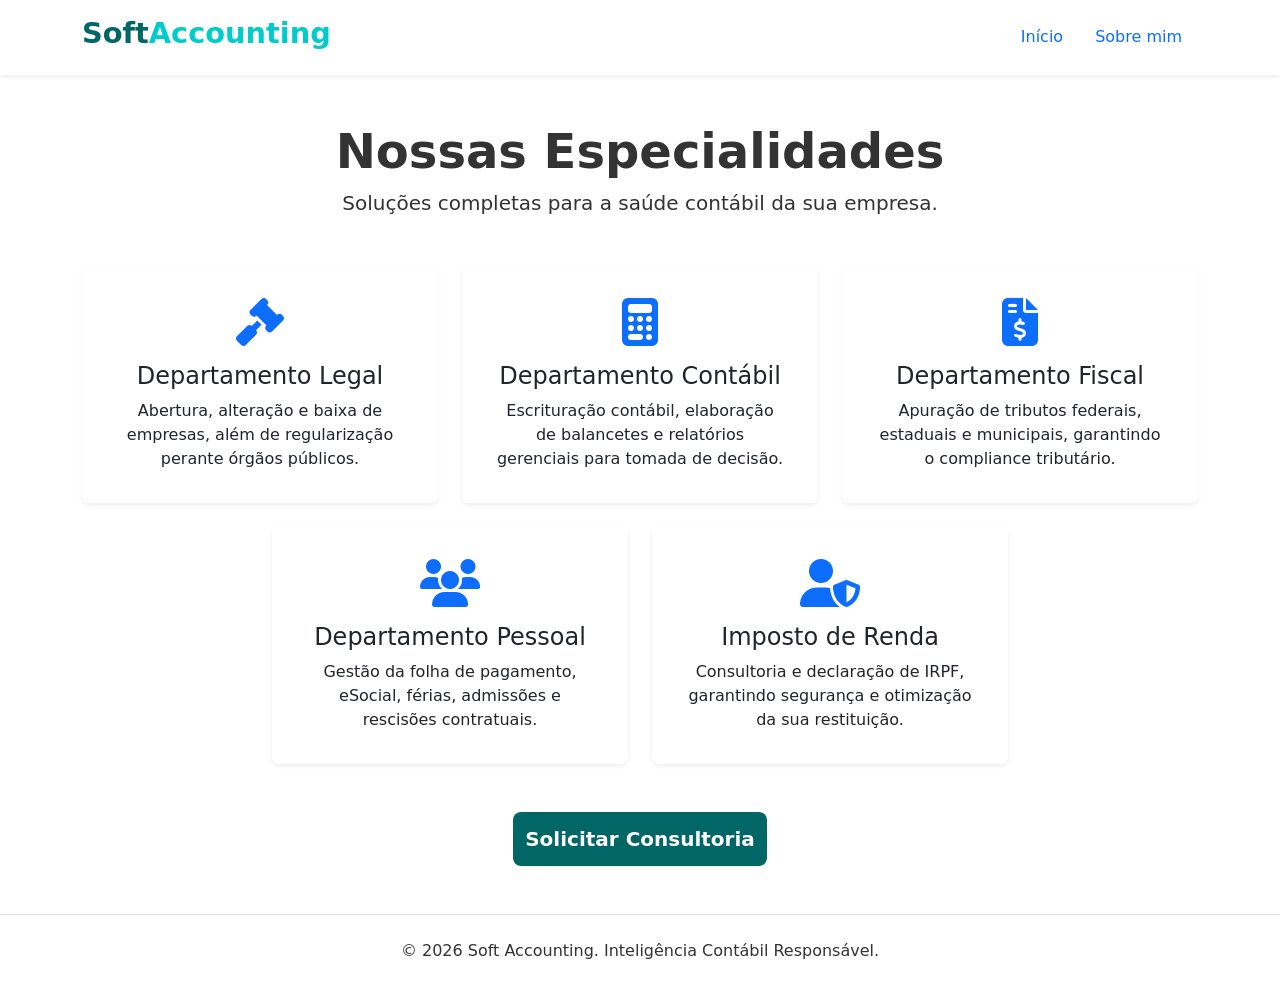
==== servicos.html @ edb075bd "Criação das páginas Serviços e Sobre Mim" ====
<!DOCTYPE html>
<html lang="pt-BR">
<head>
    <meta charset="UTF-8">
    <meta name="viewport" content="width=device-width, initial-scale=1.0">
    <title>Serviços | Soft Accounting</title>
    <link href="https://cdn.jsdelivr.net/npm/bootstrap@5.3.0/dist/css/bootstrap.min.css" rel="stylesheet">
    <link rel="stylesheet" href="https://cdnjs.cloudflare.com/ajax/libs/font-awesome/6.4.0/css/all.min.css">
    <link rel="stylesheet" href="style.css">
</head>
<body>

    <header class="container-fluid py-3 shadow-sm sticky-top bg-white">
        <div class="container d-flex justify-content-between align-items-center">
            <h1 class="logo">Soft<span>Accounting</span></h1>
            <nav>
                <ul class="nav align-items-center">
                    <li class="nav-item"><a class="nav-link" href="index.html">Início</a></li>
                    <li class="nav-item"><a class="nav-link active" href="sobre.html">Sobre mim</a></li>
                </ul>
            </nav>
        </div>
    </header>

    <main class="container py-5">
        <header class="text-center mb-5">
            <h2 class="display-5 fw-bold">Nossas Especialidades</h2>
            <p class="lead">Soluções completas para a saúde contábil da sua empresa.</p>
        </header>

        <div class="row g-4">
            <div class="col-md-4">
                <div class="card h-100 shadow-sm border-0 p-3">
                    <div class="card-body text-center">
                        <i class="fas fa-gavel fa-3x mb-3 text-primary"></i>
                        <h4 class="card-title">Departamento Legal</h4>
                        <p class="card-text">Abertura, alteração e baixa de empresas, além de regularização perante órgãos públicos.</p>
                    </div>
                </div>
            </div>

            <div class="col-md-4">
                <div class="card h-100 shadow-sm border-0 p-3">
                    <div class="card-body text-center">
                        <i class="fas fa-calculator fa-3x mb-3 text-primary"></i>
                        <h4 class="card-title">Departamento Contábil</h4>
                        <p class="card-text">Escrituração contábil, elaboração de balancetes e relatórios gerenciais para tomada de decisão.</p>
                    </div>
                </div>
            </div>

            <div class="col-md-4">
                <div class="card h-100 shadow-sm border-0 p-3">
                    <div class="card-body text-center">
                        <i class="fas fa-file-invoice-dollar fa-3x mb-3 text-primary"></i>
                        <h4 class="card-title">Departamento Fiscal</h4>
                        <p class="card-text">Apuração de tributos federais, estaduais e municipais, garantindo o compliance tributário.</p>
                    </div>
                </div>
            </div>

            <div class="col-md-4 offset-md-2">
                <div class="card h-100 shadow-sm border-0 p-3">
                    <div class="card-body text-center">
                        <i class="fas fa-users fa-3x mb-3 text-primary"></i>
                        <h4 class="card-title">Departamento Pessoal</h4>
                        <p class="card-text">Gestão da folha de pagamento, eSocial, férias, admissões e rescisões contratuais.</p>
                    </div>
                </div>
            </div>

            <div class="col-md-4">
                <div class="card h-100 shadow-sm border-0 p-3">
                    <div class="card-body text-center">
                        <i class="fas fa-user-shield fa-3x mb-3 text-primary"></i>
                        <h4 class="card-title">Imposto de Renda</h4>
                        <p class="card-text">Consultoria e declaração de IRPF, garantindo segurança e otimização da sua restituição.</p>
                    </div>
                </div>
            </div>
        </div>

        <div class="text-center mt-5">
            <a href="index.html#contato" class="btn btn-primary btn-lg">Solicitar Consultoria</a>
        </div>
    </main>

    <footer class="py-4 text-center mt-auto border-top">
        <p>&copy; 2026 Soft Accounting. Inteligência Contábil Responsável.</p>
    </footer>

</body>
</html>
---- style.css ----
/* Atributo 1: Variáveis para facilitar o Modo Escuro */
:root {
    --primary-color: #006666;
    --bg-color: #ffffff;
    --text-color: #333333;
    --card-bg: #ffffff;
}

/* Atributo 2: Configurações de Transição */
body {
    background-color: var(--bg-color);
    color: var(--text-color);
    transition: background 0.4s, color 0.4s;
    overflow-x: hidden;
}

/* Atributo 3: Estilização da Logo (Seletores combinados) */
.logo {
    font-size: 1.8rem;
    font-weight: 800;
    color: var(--primary-color);
}
.logo span { color: #00cccc; }

/* Atributo 4: Background com Imagem Profissional e Overlay */
.imagem_principal {
    height: 60vh;
    background: linear-gradient(rgba(0,0,0,0.6), rgba(0,0,0,0.6)), 
                url('img/logo_soft_accountig.png');
    background-size: cover;
    background-position: center;
    color: white;
}

/* Atributo 5: Customização de botões e estados (Pseudo-classes) */
.btn-primary {
    background-color: var(--primary-color);
    border: none;
    padding: 12px;
    font-weight: bold;
}
.btn-primary:hover {
    background-color: #004d4d;
    transform: scale(1.02);
}

/* Atributo 6: Estilos para o MODO ESCURO */
body.dark-mode {
    --bg-color: #121212;
    --text-color: #f0f0f0;
    --card-bg: #1e1e1e;
}
.dark-mode .card, .dark-mode header, .dark-mode .bg-light {
    background-color: var(--card-bg) !important;
    color: white;
}
.dark-mode input, .dark-mode textarea {
    background-color: #2d2d2d;
    color: white;
    border-color: #444;
}

/* Botão de Toggle de Acessibilidade */
.theme-switch-wrapper {
    position: fixed;
    bottom: 20px;
    right: 20px;
    z-index: 9999;
}
#theme-toggle {
    border: none;
    padding: 10px 15px;
    border-radius: 20px;
    cursor: pointer;
    background: var(--primary-color);
    color: white;
    box-shadow: 0 4px 10px rgba(0,0,0,0.3);
}
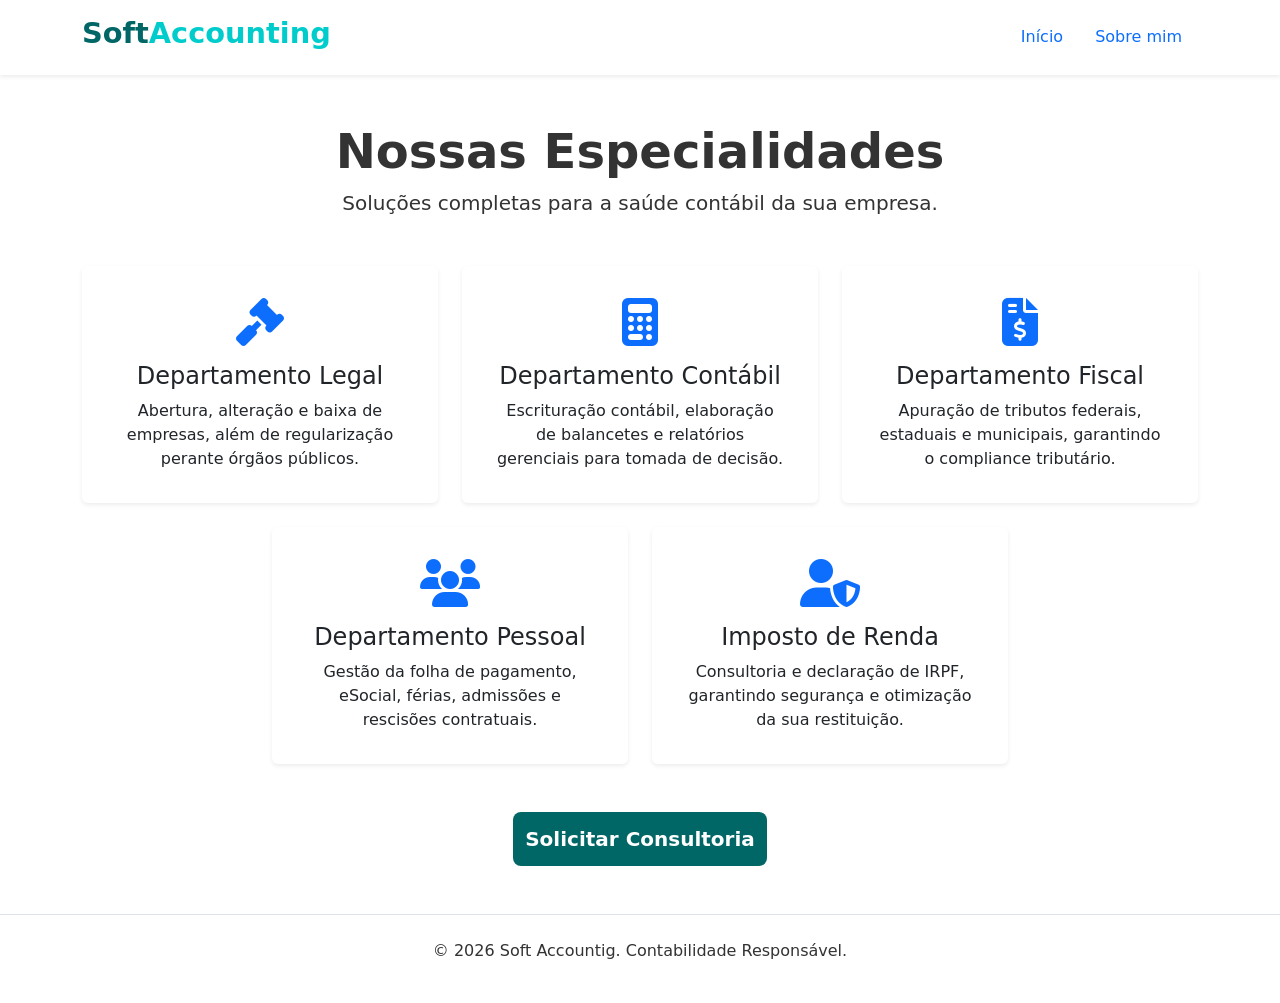
==== commit 8fa7da3b: "Alteração nos footers das páginas Serviços e Sobre Mim" ====
--- a/servicos.html
+++ b/servicos.html
@@ -86,7 +86,7 @@
     </main>
 
     <footer class="py-4 text-center mt-auto border-top">
-        <p>&copy; 2026 Soft Accounting. Inteligência Contábil Responsável.</p>
+        <p>&copy; 2026 Soft Accountig. Contabilidade Responsável.</p>
     </footer>
 
 </body>
